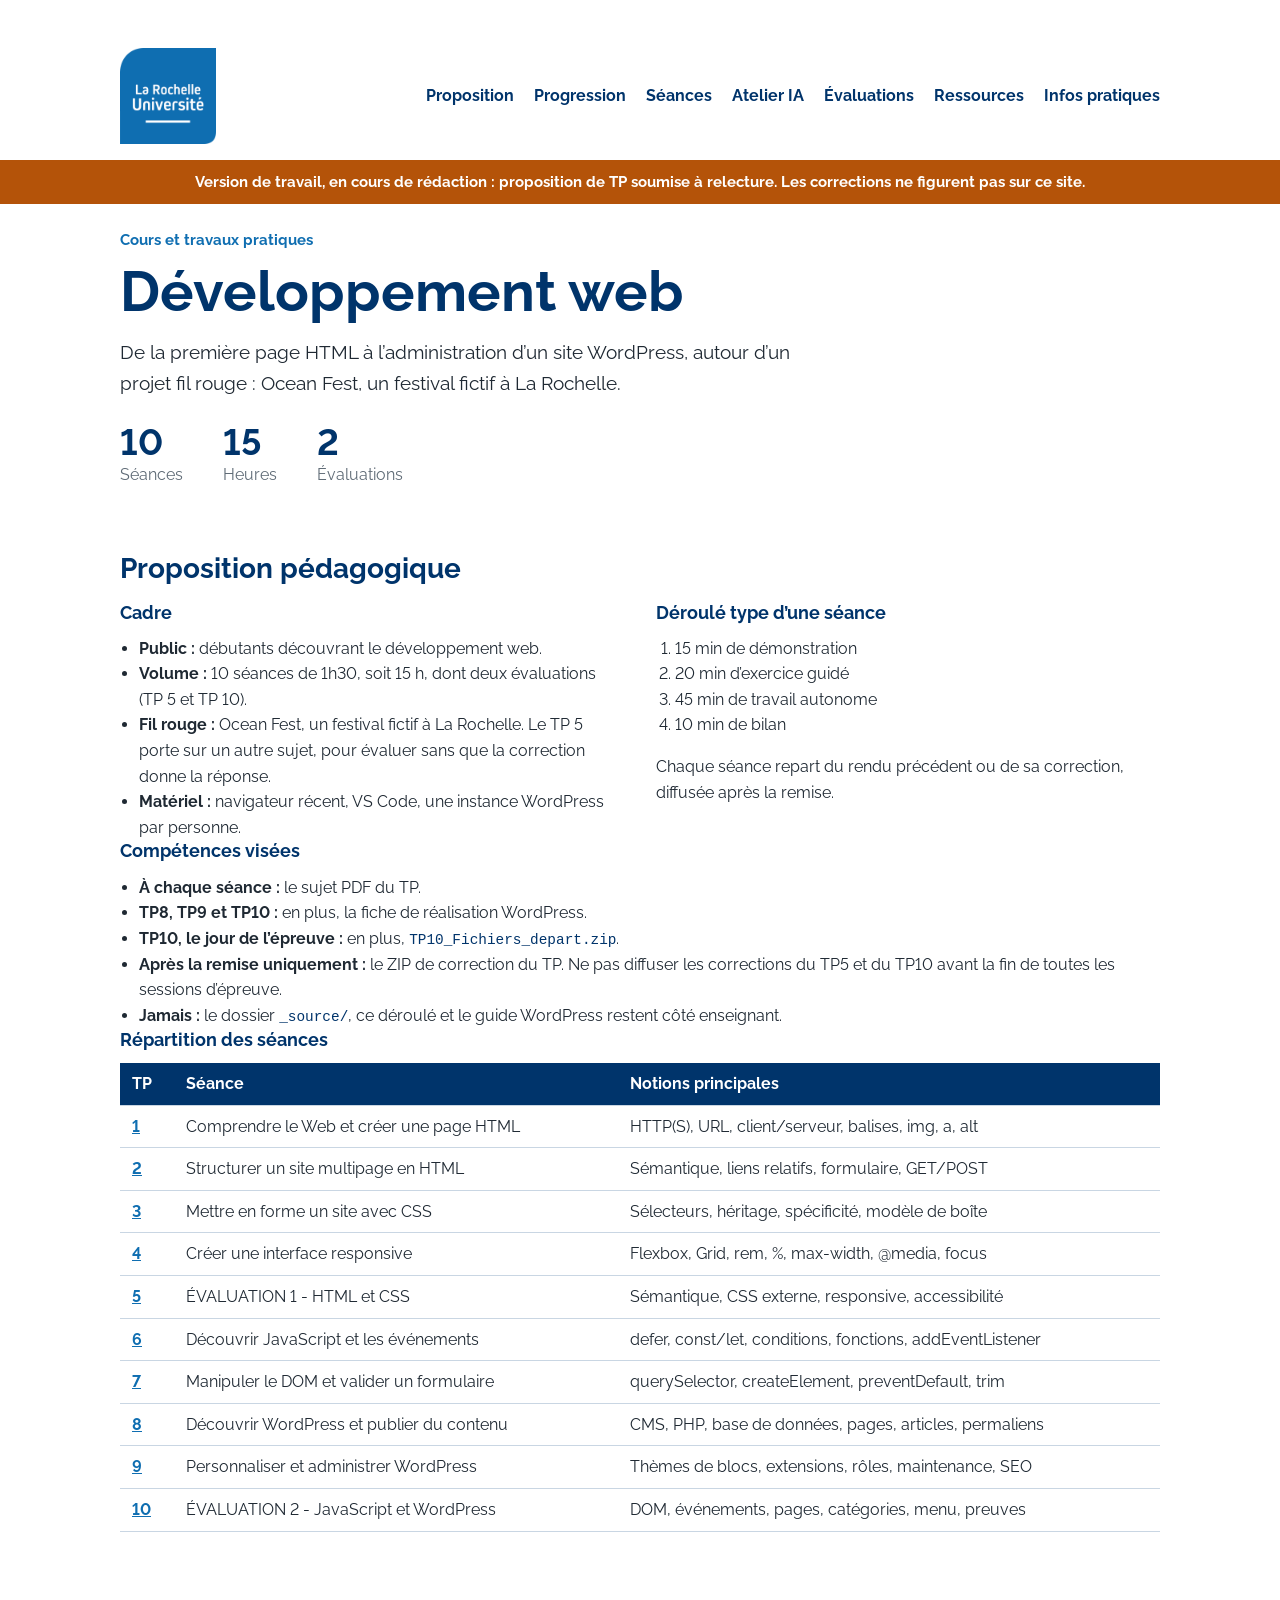
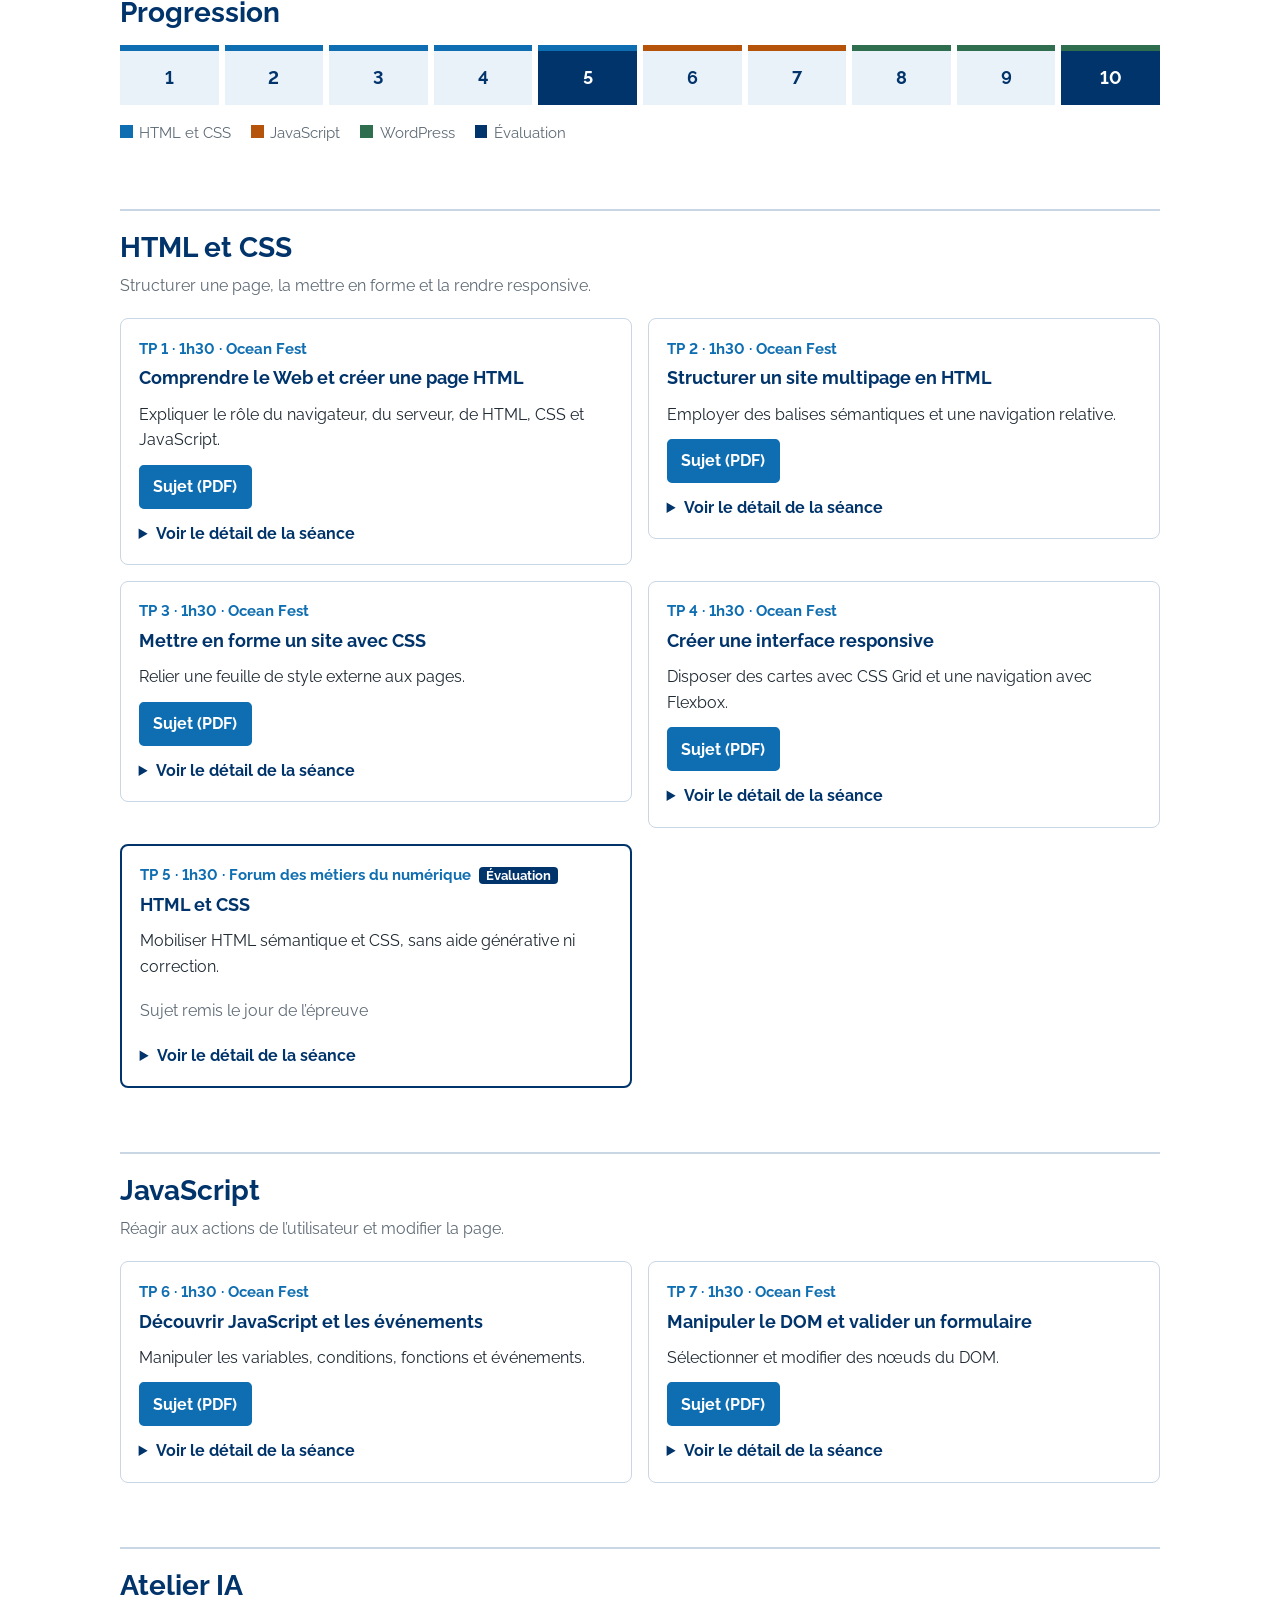
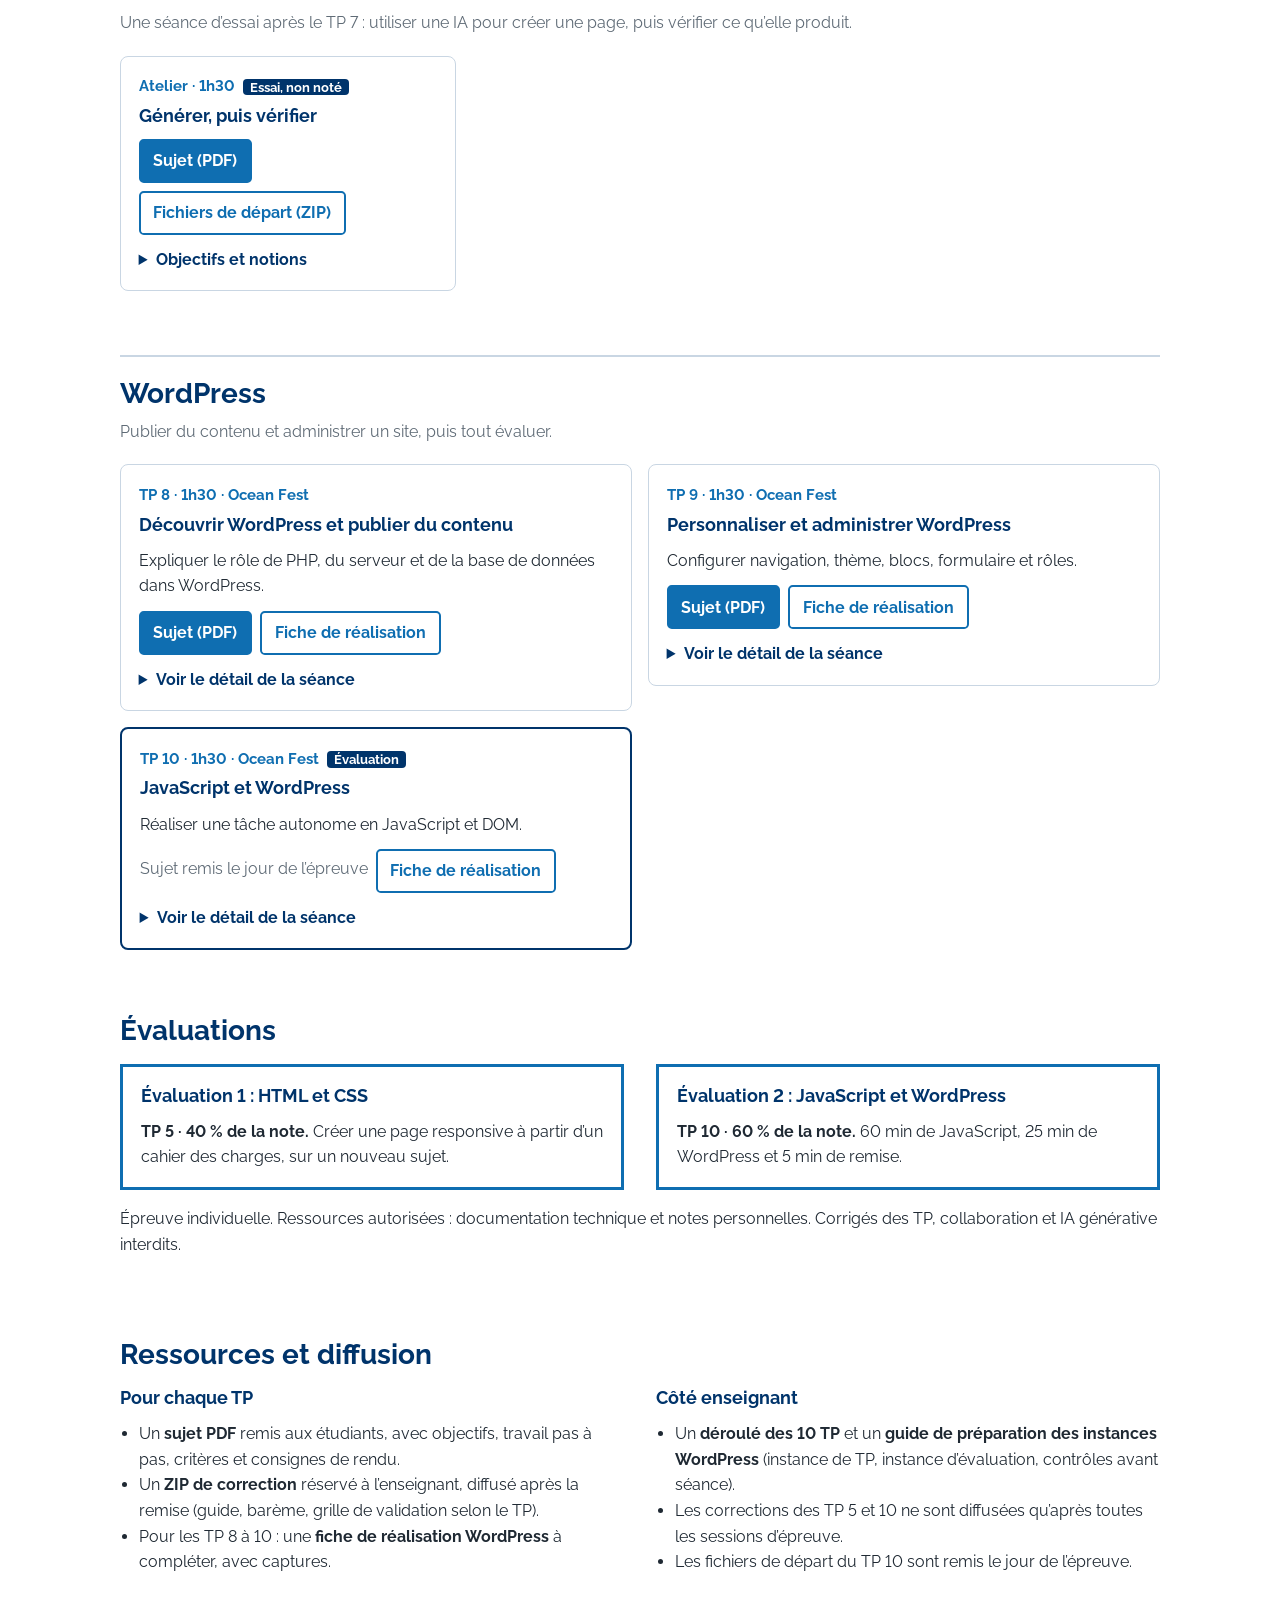
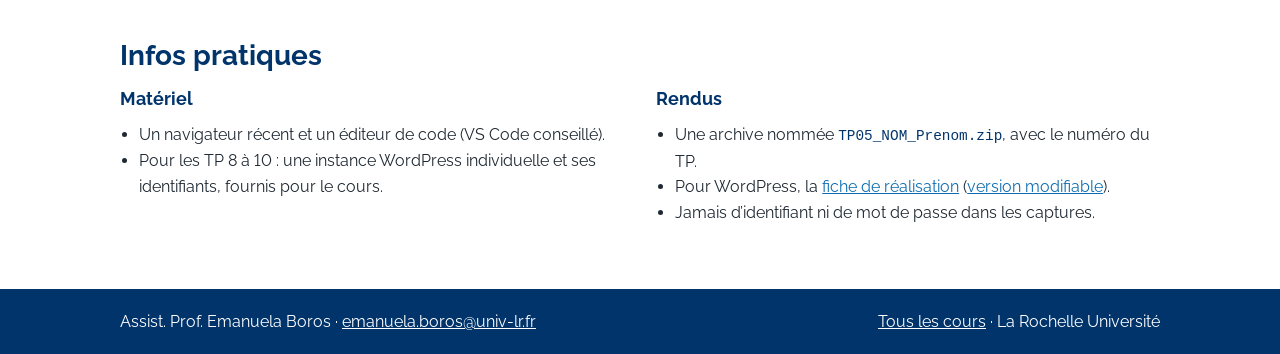
==== site/index.html @ af7fead1 "Add course website and TP pack" ====
<!doctype html>
<html lang="fr">
<head>
  <meta charset="utf-8">
  <meta name="viewport" content="width=device-width, initial-scale=1">
  <title>Développement web - La Rochelle Université</title>
  <meta name="description" content="Organisation du cours de développement web : 10 TP de HTML, CSS, JavaScript et WordPress.">
  <link rel="stylesheet" href="styles.css">
</head>
<body>
  <a class="evitement" href="#contenu">Aller au contenu</a>
  <header class="entete">
    <div class="enveloppe">
      <a href="#haut" class="logo"><img src="assets/logo-la-rochelle-universite.png" width="96" height="96" alt="La Rochelle Université"></a>
      <nav aria-label="Navigation principale">
        <ul>
          <li><a href="#proposition">Proposition</a></li>
          <li><a href="#progression">Progression</a></li>
          <li><a href="#html-css">Séances</a></li>
          <li><a href="#atelier-ia">Atelier IA</a></li>
          <li><a href="#evaluations">Évaluations</a></li>
          <li><a href="#diffusion">Ressources</a></li>
          <li><a href="#pratique">Infos pratiques</a></li>
        </ul>
      </nav>
    </div>
  </header>

  <p class="bandeau" role="note">Version de travail, en cours de rédaction : proposition de TP soumise à relecture. Les corrections ne figurent pas sur ce site.</p>
  <main id="contenu">
    <section class="ouverture" id="haut">
      <p class="surtitre">Cours et travaux pratiques</p>
      <h1>Développement web</h1>
      <p class="chapeau">De la première page HTML à l’administration d’un site WordPress, autour d’un projet fil rouge : Ocean Fest, un festival fictif à La Rochelle.</p>
      <dl class="chiffres">
        <div><dt>Séances</dt><dd>10</dd></div>
        <div><dt>Heures</dt><dd>15</dd></div>
        <div><dt>Évaluations</dt><dd>2</dd></div>
      </dl>
    </section>

    <section id="proposition">
      <h2>Proposition pédagogique</h2>
      <div class="deux">
        <div>
          <h3>Cadre</h3>
          <ul>
            <li><strong>Public :</strong> débutants découvrant le développement web.</li>
            <li><strong>Volume :</strong> 10 séances de 1h30, soit 15 h, dont deux évaluations (TP 5 et TP 10).</li>
            <li><strong>Fil rouge :</strong> Ocean Fest, un festival fictif à La Rochelle. Le TP 5 porte sur un autre sujet, pour évaluer sans que la correction donne la réponse.</li>
            <li><strong>Matériel :</strong> navigateur récent, VS Code, une instance WordPress par personne.</li>
          </ul>
        </div>
        <div>
          <h3>Déroulé type d’une séance</h3>
          <ol>
            <li>15 min de démonstration</li>
            <li>20 min d’exercice guidé</li>
            <li>45 min de travail autonome</li>
            <li>10 min de bilan</li>
          </ol>
          <p>Chaque séance repart du rendu précédent ou de sa correction, diffusée après la remise.</p>
        </div>
      </div>
      <h3>Compétences visées</h3>
      <ul><li><strong>À chaque séance :</strong> le sujet PDF du TP.</li><li><strong>TP8, TP9 et TP10 :</strong> en plus, la fiche de réalisation WordPress.</li><li><strong>TP10, le jour de l’épreuve :</strong> en plus, <code>TP10_Fichiers_depart.zip</code>.</li><li><strong>Après la remise uniquement :</strong> le ZIP de correction du TP. Ne pas diffuser les corrections du TP5 et du TP10 avant la fin de toutes les sessions d’épreuve.</li><li><strong>Jamais :</strong> le dossier <code>_source/</code>, ce déroulé et le guide WordPress restent côté enseignant.</li></ul>
      <h3>Répartition des séances</h3>
      <div class="defilement"><table><thead><tr><th scope="col">TP</th><th scope="col">Séance</th><th scope="col">Notions principales</th></tr></thead><tbody><tr><th scope="row"><a href="#tp01">1</a></th><td>Comprendre le Web et créer une page HTML</td><td>HTTP(S), URL, client/serveur, balises, img, a, alt</td></tr><tr><th scope="row"><a href="#tp02">2</a></th><td>Structurer un site multipage en HTML</td><td>Sémantique, liens relatifs, formulaire, GET/POST</td></tr><tr><th scope="row"><a href="#tp03">3</a></th><td>Mettre en forme un site avec CSS</td><td>Sélecteurs, héritage, spécificité, modèle de boîte</td></tr><tr><th scope="row"><a href="#tp04">4</a></th><td>Créer une interface responsive</td><td>Flexbox, Grid, rem, %, max-width, @media, focus</td></tr><tr><th scope="row"><a href="#tp05">5</a></th><td>ÉVALUATION 1 - HTML et CSS</td><td>Sémantique, CSS externe, responsive, accessibilité</td></tr><tr><th scope="row"><a href="#tp06">6</a></th><td>Découvrir JavaScript et les événements</td><td>defer, const/let, conditions, fonctions, addEventListener</td></tr><tr><th scope="row"><a href="#tp07">7</a></th><td>Manipuler le DOM et valider un formulaire</td><td>querySelector, createElement, preventDefault, trim</td></tr><tr><th scope="row"><a href="#tp08">8</a></th><td>Découvrir WordPress et publier du contenu</td><td>CMS, PHP, base de données, pages, articles, permaliens</td></tr><tr><th scope="row"><a href="#tp09">9</a></th><td>Personnaliser et administrer WordPress</td><td>Thèmes de blocs, extensions, rôles, maintenance, SEO</td></tr><tr><th scope="row"><a href="#tp10">10</a></th><td>ÉVALUATION 2 - JavaScript et WordPress</td><td>DOM, événements, pages, catégories, menu, preuves</td></tr></tbody></table></div>
    </section>

    <section id="progression">
      <h2>Progression</h2>
      <ol class="frise">
        <li class="html-css"><a href="#tp01" title="Comprendre le Web et créer une page HTML">1</a></li>
        <li class="html-css"><a href="#tp02" title="Structurer un site multipage en HTML">2</a></li>
        <li class="html-css"><a href="#tp03" title="Mettre en forme un site avec CSS">3</a></li>
        <li class="html-css"><a href="#tp04" title="Créer une interface responsive">4</a></li>
        <li class="html-css evaluation"><a href="#tp05" title="HTML et CSS">5</a></li>
        <li class="javascript"><a href="#tp06" title="Découvrir JavaScript et les événements">6</a></li>
        <li class="javascript"><a href="#tp07" title="Manipuler le DOM et valider un formulaire">7</a></li>
        <li class="wordpress"><a href="#tp08" title="Découvrir WordPress et publier du contenu">8</a></li>
        <li class="wordpress"><a href="#tp09" title="Personnaliser et administrer WordPress">9</a></li>
        <li class="wordpress evaluation"><a href="#tp10" title="JavaScript et WordPress">10</a></li>
      </ol>
      <ul class="legende">
        <li><span class="pastille html-css"></span>HTML et CSS</li>
        <li><span class="pastille javascript"></span>JavaScript</li>
        <li><span class="pastille wordpress"></span>WordPress</li>
        <li><span class="pastille evaluation"></span>Évaluation</li>
      </ul>
    </section>

    <section class="module" id="html-css">
      <h2>HTML et CSS</h2>
      <p class="resume">Structurer une page, la mettre en forme et la rendre responsive.</p>
      <div class="grille large">
      <article class="carte" id="tp01">
        <p class="surtitre">TP 1 · 1h30 · Ocean Fest</p>
        <h3>Comprendre le Web et créer une page HTML</h3>
        <p class="objectif">Expliquer le rôle du navigateur, du serveur, de HTML, CSS et JavaScript.</p>
        <div class="liens">
          <a class="bouton" href="tp/TP01_Sujet.pdf">Sujet (PDF)</a>
        </div>
        <details>
          <summary>Voir le détail de la séance</summary>
          <h4>Situation</h4><p>Vous participez à la conception du site fictif « Ocean Fest », festival culturel à La Rochelle.</p><h4>Objectifs</h4><ul><li>Expliquer le rôle du navigateur, du serveur, de HTML, CSS et JavaScript.</li><li>Construire un document HTML5 valide avec titres, paragraphes, images et liens.</li><li>Utiliser un éditeur et les outils de développement du navigateur.</li></ul><h4>Notions</h4><p>HTTP(S), URL, client/serveur, élément, balise, attribut, doctype, head/body, h1/h2, img, a, alt.</p><h4>À préparer</h4><p>Ordinateur, éditeur de texte (VS Code conseillé), navigateur et dossier de travail.</p><h4>Travail demandé</h4><ol><li>Créer le dossier <code>oceanfest/</code> avec <code>index.html</code> et un sous-dossier <code>images/</code>.</li><li>Écrire le squelette HTML5 : <code>lang=&quot;fr&quot;</code>, charset UTF-8, balise viewport et titre explicite.</li><li>Ajouter un <code>h1</code> « Ocean Fest », deux <code>h2</code>, une présentation et un programme de trois activités.</li><li>Ajouter un lien vers un site extérieur et une image avec un texte alternatif pertinent.</li><li>Ouvrir le fichier dans le navigateur, puis inspecter le titre, la console et les éléments avec F12.</li><li>Dans <code>reponses.txt</code>, expliquer en quelques lignes le rôle du navigateur, du serveur, de HTML, CSS et JavaScript, puis la différence entre HTTP et HTTPS.</li></ol><h4>Contraintes</h4><p>Pas de framework ni de générateur de site. La page doit s’ouvrir en local.</p><h4>Critères d’évaluation</h4><p>Page lisible, <code>h1</code> unique, titres structurés, image avec <code>alt</code>, lien utilisable, réponses justes.</p><h4>À rendre</h4><p>Le dossier <code>oceanfest/</code> compressé : <code>index.html</code>, <code>images/</code> et <code>reponses.txt</code>.</p><h4>Pour aller plus loin</h4><p>Ajouter un élément HTML absent du sujet (<code>figure</code>, <code>time</code>, etc.) et justifier ce choix en deux phrases.</p>
        </details>
      </article>
      <article class="carte" id="tp02">
        <p class="surtitre">TP 2 · 1h30 · Ocean Fest</p>
        <h3>Structurer un site multipage en HTML</h3>
        <p class="objectif">Employer des balises sémantiques et une navigation relative.</p>
        <div class="liens">
          <a class="bouton" href="tp/TP02_Sujet.pdf">Sujet (PDF)</a>
        </div>
        <details>
          <summary>Voir le détail de la séance</summary>
          <h4>Situation</h4><p>Vous participez à la conception du site fictif « Ocean Fest », festival culturel à La Rochelle.</p><h4>Objectifs</h4><ul><li>Employer des balises sémantiques et une navigation relative.</li><li>Organiser trois fichiers HTML et leurs ressources.</li><li>Construire un formulaire accessible sans traitement serveur.</li></ul><h4>Notions</h4><p>header, nav, main, section, article, footer, ul/li, label, input, textarea, méthodes GET/POST (notions), liens relatifs.</p><h4>À préparer</h4><p>Votre rendu du TP1 ou la correction du TP1 ; navigateur et éditeur.</p><h4>Travail demandé</h4><ol><li>Réutiliser le dossier du TP1, en conservant l’image. Créer <code>apropos.html</code> et <code>contact.html</code>.</li><li>Ajouter dans chaque page <code>header</code>, <code>nav</code>, <code>main</code> et <code>footer</code>.</li><li>Créer un menu en liste avec des liens relatifs vers les trois pages. Indiquer le lien actif avec <code>aria-current=&quot;page&quot;</code> et un texte en gras (<code>strong</code>).</li><li>Sur l’accueil : une liste <code>ul</code> des événements, un tableau de deux horaires et trois cartes <code>&lt;article class=&quot;card&quot;&gt;</code> (titre et phrase) dans un <code>&lt;div class=&quot;cards&quot;&gt;</code>.</li><li>Sur <code>contact.html</code> : un formulaire avec nom, email, sujet, message et bouton. Relier chaque <code>label</code> à son champ et donner un <code>name</code> à chaque champ.</li><li>Tester le bouton : les champs obligatoires vides sont signalés. Une fois remplis, observer les valeurs dans l’URL (GET).</li></ol><h4>Contraintes</h4><p>Le formulaire n’envoie rien : utiliser <code>action=&quot;#&quot;</code>, <code>method=&quot;get&quot;</code> et l’indiquer clairement sur la page.</p><h4>Critères d’évaluation</h4><p>Trois pages reliées, lien actif indiqué, HTML sémantique, formulaire avec labels, organisation claire.</p><h4>À rendre</h4><p>Le dossier du site compressé : les trois pages HTML et <code>images/</code>.</p><h4>Pour aller plus loin</h4><p>Expliquer en deux phrases pourquoi un vrai formulaire de contact utiliserait POST plutôt que GET.</p>
        </details>
      </article>
      <article class="carte" id="tp03">
        <p class="surtitre">TP 3 · 1h30 · Ocean Fest</p>
        <h3>Mettre en forme un site avec CSS</h3>
        <p class="objectif">Relier une feuille de style externe aux pages.</p>
        <div class="liens">
          <a class="bouton" href="tp/TP03_Sujet.pdf">Sujet (PDF)</a>
        </div>
        <details>
          <summary>Voir le détail de la séance</summary>
          <h4>Situation</h4><p>Vous participez à la conception du site fictif « Ocean Fest », festival culturel à La Rochelle.</p><h4>Objectifs</h4><ul><li>Relier une feuille de style externe aux pages.</li><li>Employer sélecteurs, couleurs, polices et modèle de boîte.</li><li>Comprendre la spécificité et la cascade.</li></ul><h4>Notions</h4><p>link rel=stylesheet, sélecteurs élément/classe/id, héritage, spécificité, margin, padding, border, box-sizing.</p><h4>À préparer</h4><p>Votre rendu du TP2 ou la correction du TP2.</p><h4>Travail demandé</h4><ol><li>Ajouter <code>styles.css</code> et le relier aux trois pages.</li><li>Définir une palette et une typographie globale sur <code>body</code>, avec <code>box-sizing: border-box</code>.</li><li>Styliser l’en-tête, le menu, les liens, les titres, les cartes et le pied de page.</li><li>Utiliser <code>margin</code>, <code>padding</code> et <code>border</code> sur une carte, et commenter le rôle de chacun dans le CSS.</li><li>Ajouter l’attribut <code>id=&quot;carte-phare&quot;</code> à une carte. Écrire deux règles concurrentes, une avec la classe et une avec l’id, puis expliquer dans un commentaire laquelle s’applique et pourquoi.</li></ol><h4>Contraintes</h4><p>Ne modifier ni les textes ni la structure HTML ; seul l’<code>id</code> de l’étape 5 s’ajoute. Pas de Flexbox, de Grid ni de media query : ils sont au programme du TP4.</p><h4>Critères d’évaluation</h4><p>Feuille CSS externe, styles cohérents, modèle de boîte maîtrisé, conflit de sélecteurs expliqué, aucun style inline.</p><h4>À rendre</h4><p>Le dossier du site compressé, avec <code>styles.css</code>.</p><h4>Pour aller plus loin</h4><p>Ajouter un état <code>:hover</code> sur les cartes et expliquer son effet en deux phrases.</p>
        </details>
      </article>
      <article class="carte" id="tp04">
        <p class="surtitre">TP 4 · 1h30 · Ocean Fest</p>
        <h3>Créer une interface responsive</h3>
        <p class="objectif">Disposer des cartes avec CSS Grid et une navigation avec Flexbox.</p>
        <div class="liens">
          <a class="bouton" href="tp/TP04_Sujet.pdf">Sujet (PDF)</a>
        </div>
        <details>
          <summary>Voir le détail de la séance</summary>
          <h4>Situation</h4><p>Vous participez à la conception du site fictif « Ocean Fest », festival culturel à La Rochelle.</p><h4>Objectifs</h4><ul><li>Disposer des cartes avec CSS Grid et une navigation avec Flexbox.</li><li>Mettre en œuvre des media queries pour mobile.</li><li>Vérifier lisibilité, navigation au clavier et responsive.</li></ul><h4>Notions</h4><p>Flexbox, Grid, viewport, rem, %, max-width, @media, focus visible, responsive design.</p><h4>À préparer</h4><p>Votre rendu du TP3 ou la correction du TP3 ; simulateur mobile du navigateur (F12).</p><h4>Travail demandé</h4><ol><li>Disposer les 3 cartes événements sur trois colonnes avec CSS Grid.</li><li>Réaliser une barre de navigation en Flexbox et une zone centrale limitée par <code>max-width</code>.</li><li>Convertir les tailles de la feuille en <code>rem</code>.</li><li>Écrire une media query à 700 px pour passer à une colonne et adapter la navigation.</li><li>Tester à 375 px et 1280 px, sans défilement horizontal.</li><li>Améliorer : état de focus visible, taille des liens, contraste. Vérifier la présence de la balise viewport et expliquer son rôle dans un commentaire.</li></ol><h4>Contraintes</h4><p>Rester compatible avec Firefox et Chrome récents, sans bibliothèque CSS.</p><h4>Critères d’évaluation</h4><p>Trois cartes en ligne sur grand écran et empilées sur mobile, aucun débordement, focus visible partout.</p><h4>À rendre</h4><p>Le dossier du site compressé, avec <code>styles.css</code> mis à jour.</p><h4>Pour aller plus loin</h4><p>Ajouter une deuxième étape à 2 colonnes pour les tablettes et la justifier en deux phrases. Vérifier le rendu au clavier.</p>
        </details>
      </article>
      <article class="carte evaluation" id="tp05">
        <p class="surtitre">TP 5 · 1h30 · Forum des métiers du numérique<span class="badge">Évaluation</span></p>
        <h3>HTML et CSS</h3>
        <p class="objectif">Mobiliser HTML sémantique et CSS, sans aide générative ni correction.</p>
        <div class="liens">
          <span class="attente">Sujet remis le jour de l’épreuve</span>
        </div>
        <details>
          <summary>Voir le détail de la séance</summary>
          <h4>Situation</h4><p>Épreuve individuelle : un nouveau site, indépendant du projet Ocean Fest.</p><h4>Objectifs</h4><ul><li>Mobiliser HTML sémantique et CSS, sans aide générative ni correction.</li><li>Produire une interface conforme à un cahier des charges écrit.</li><li>Déposer un rendu fonctionnel et organisé.</li></ul><h4>Notions</h4><p>HTML5, CSS externe, sémantique, responsive, fichiers cohérents et accessibles.</p><h4>À préparer</h4><p>Ce sujet, une machine et un éditeur configurés. Aucun fichier de départ. Vous rédigez les contenus.</p><h4>Déroulé de l’épreuve</h4><ol><li>0-10 min : lire le cahier des charges et organiser les fichiers.</li><li>10-70 min : construire la page.</li><li>70-85 min : tester la version mobile, réparer les liens et les erreurs.</li><li>85-90 min : déposer le dossier complet sous forme de ZIP.</li></ol><h4>Cahier des charges : « Forum des métiers du numérique »</h4><ul><li>Fichiers : <code>index.html</code> et <code>styles.css</code> uniquement, sans JavaScript.</li><li>Structure : en-tête avec navigation, section d’introduction, trois cartes métiers, bloc contact, pied de page.</li><li>Métiers : Développeur web, UX Designer, Administrateur de systèmes, avec un contenu original de deux phrases chacun.</li><li>Mise en page : en-tête centré ; introduction en bandeau coloré sur toute la largeur ; bloc contact visuellement distinct des cartes.</li><li>Palette et typographie : différentes de celles du site Ocean Fest.</li><li>Responsive : trois colonnes à partir de 700 px de large, une seule colonne sous 700 px, sans défilement horizontal.</li></ul><h4>Contraintes</h4><p>Épreuve individuelle. Ressources autorisées : documentation technique et notes personnelles. Corrigés des TP, collaboration et IA générative interdits. À adapter au règlement de l’établissement.</p><h4>Critères d’évaluation</h4><p>Barème sur 100 : HTML et sémantique 30 ; styles et maquette 30 ; responsive 20 ; qualité et accessibilité 20.</p><h4>À rendre</h4><p>Un ZIP contenant <code>index.html</code> et <code>styles.css</code>.</p>
        </details>
      </article>
      </div>
    </section>

    <section class="module" id="javascript">
      <h2>JavaScript</h2>
      <p class="resume">Réagir aux actions de l’utilisateur et modifier la page.</p>
      <div class="grille large">
      <article class="carte" id="tp06">
        <p class="surtitre">TP 6 · 1h30 · Ocean Fest</p>
        <h3>Découvrir JavaScript et les événements</h3>
        <p class="objectif">Manipuler les variables, conditions, fonctions et événements.</p>
        <div class="liens">
          <a class="bouton" href="tp/TP06_Sujet.pdf">Sujet (PDF)</a>
        </div>
        <details>
          <summary>Voir le détail de la séance</summary>
          <h4>Situation</h4><p>Vous participez à la conception du site fictif « Ocean Fest », festival culturel à La Rochelle.</p><h4>Objectifs</h4><ul><li>Manipuler les variables, conditions, fonctions et événements.</li><li>Brancher un fichier JavaScript externe et déboguer en console.</li><li>Déclencher un changement de thème et un message.</li></ul><h4>Notions</h4><p>script defer, console.log, const/let, chaînes, booléens, conditions, fonctions, addEventListener.</p><h4>À préparer</h4><p>Votre rendu du TP4 ou la correction du TP4 ; savoir ouvrir la console (F12).</p><h4>Travail demandé</h4><ol><li>Créer <code>script.js</code> et le charger avec <code>defer</code> sur la page d’accueil.</li><li>Afficher un message dans la console et déclarer un tableau de trois artistes.</li><li>Ajouter un bouton « Mode nuit ». Écrire une fonction qui alterne une classe sur <code>body</code>, à l’aide d’un booléen et d’une condition qui adapte le texte du bouton.</li><li>Ajouter une zone de message et un bouton « Voir le prochain artiste » : afficher successivement les trois noms, puis recommencer.</li><li>Introduire volontairement une faute dans un sélecteur du script (par exemple <code>#theme</code> devient <code>#themes</code>). Lire l’erreur dans la console, noter sa signification en commentaire, puis corriger.</li><li>Vérifier que les liens restent lisibles en mode nuit.</li></ol><h4>Contraintes</h4><p>Pas de bibliothèque JS. Les boutons sont de vrais <code>button</code> avec <code>type=&quot;button&quot;</code>, utilisables au clavier.</p><h4>Critères d’évaluation</h4><p>Thème opérationnel et lisible, cycle des artistes, fonctions, condition et écouteurs d’événements corrects.</p><h4>À rendre</h4><p>Le dossier du site compressé, avec <code>script.js</code>.</p><h4>Pour aller plus loin</h4><p>Ajouter une amélioration libre, la documenter en deux phrases et vérifier le rendu sur petit écran.</p>
        </details>
      </article>
      <article class="carte" id="tp07">
        <p class="surtitre">TP 7 · 1h30 · Ocean Fest</p>
        <h3>Manipuler le DOM et valider un formulaire</h3>
        <p class="objectif">Sélectionner et modifier des nœuds du DOM.</p>
        <div class="liens">
          <a class="bouton" href="tp/TP07_Sujet.pdf">Sujet (PDF)</a>
        </div>
        <details>
          <summary>Voir le détail de la séance</summary>
          <h4>Situation</h4><p>Vous participez à la conception du site fictif « Ocean Fest », festival culturel à La Rochelle. Vous créez la liste de tâches de l’équipe, sur une page indépendante.</p><h4>Objectifs</h4><ul><li>Sélectionner et modifier des nœuds du DOM.</li><li>Gérer des événements utilisateur et une validation côté client.</li><li>Ajouter et supprimer des tâches sans recharger la page.</li></ul><h4>Notions</h4><p>DOM, document.querySelector, createElement, append, remove, classList, preventDefault, trim.</p><h4>À préparer</h4><p>Fonctions, événements et classes CSS vus au TP6. Vous pouvez réutiliser <code>styles.css</code> du TP4.</p><h4>Travail demandé</h4><ol><li>Créer une page avec un formulaire de tâche (champ et bouton) et une liste vide.</li><li>Écouter <code>submit</code>, empêcher le rechargement et vérifier que le champ n’est pas vide, avec <code>trim()</code>.</li><li>Créer un élément <code>li</code> avec un bouton « Supprimer », puis l’ajouter à la liste.</li><li>Ajouter un compteur de tâches, à jour après chaque ajout et suppression.</li><li>Afficher une erreur accessible (<code>role=&quot;alert&quot;</code>) si le champ est vide.</li><li>Tout tester au clavier. Après une suppression, le focus doit revenir sur le champ.</li></ol><h4>Contraintes</h4><p>La validation côté navigateur ne remplace jamais une validation côté serveur en production.</p><h4>Critères d’évaluation</h4><p>Ajout et suppression de tâches, compteur exact, saisies vides refusées, erreur annoncée, focus maîtrisé.</p><h4>À rendre</h4><p>Le dossier compressé : la page HTML, <code>styles.css</code> et <code>script.js</code>.</p><h4>Pour aller plus loin</h4><p>Ajouter un bouton « Tout supprimer » et documenter son comportement en deux phrases.</p>
        </details>
      </article>
      </div>
    </section>

    <section class="module" id="atelier-ia">
      <h2>Atelier IA</h2>
      <p class="resume">Une séance d’essai après le TP 7 : utiliser une IA pour créer une page, puis vérifier ce qu’elle produit.</p>
      <div class="grille">
      <article class="carte">
        <p class="surtitre">Atelier · 1h30<span class="badge">Essai, non noté</span></p>
        <h3>Générer, puis vérifier</h3>
        <div class="liens">
          <a class="bouton" href="tp/Atelier_IA_Sujet.pdf">Sujet (PDF)</a>
          <a class="bouton secondaire" href="tp/Atelier_IA_Fichiers_depart.zip">Fichiers de départ (ZIP)</a>
        </div>
        <details>
          <summary>Objectifs et notions</summary>
          <h4>Situation</h4><p>L’équipe d’Ocean Fest a reçu une page générée par une IA et veut y ajouter la réservation des ateliers. Vous vérifiez, corrigez et complétez ce travail.</p><h4>Objectifs</h4><ul><li>Repérer les défauts d’une page générée par une IA, même si elle semble correcte.</li><li>Rédiger une demande précise et tester la réponse obtenue.</li><li>Expliquer et assumer le code que l’on rend.</li></ul><h4>Notions</h4><p>Prompt, audit, tests, accessibilité, vérification des faits, responsabilité de l’auteur.</p><h4>À préparer</h4><p>Les TP1 à TP7 ; l’archive <code>Atelier_IA_Fichiers_depart.zip</code>. Outil conseillé, sans compte : Duck.ai. Sans accès ou sans souhait d’utiliser une IA, le dossier <code>secours/</code> contient des réponses enregistrées.</p><h4>Travail demandé</h4><ol><li><strong>30 min, audit.</strong> Ouvrir <code>audit/index.html</code> et lire <code>audit/BRIEF.md</code>. Avec <code>audit/GRILLE_AUDIT.md</code>, trouver au moins 8 défauts, puis en corriger au moins 5.</li><li><strong>45 min, génération.</strong> Lire <code>reservation/CONSIGNE.md</code>. Demander la page à l’IA, d’abord avec une demande vague, puis avec une demande précise. Passer les tests T1 à T6, corriger, et remplir <code>JOURNAL_IA.md</code> au fil de l’eau.</li><li><strong>15 min, explication.</strong> À deux, chacun choisit 5 lignes dans le code de l’autre. L’auteur ou l’autrice explique ce qu’elles font et comment il ou elle les a vérifiées.</li></ol><h4>Règles de l’atelier</h4><ul><li>L’IA est autorisée dans cette séance uniquement. Elle reste interdite aux évaluations.</li><li>Aucune donnée personnelle, aucun identifiant et aucun mot de passe dans une demande.</li><li>Une réponse de l’IA peut être fausse, même si elle paraît sûre d’elle : vous restez responsable de ce que vous rendez.</li></ul><h4>Contraintes</h4><p>Rendre uniquement du code que vous savez expliquer. Noter dans le journal tout ce qui vient de l’IA.</p><h4>Critères d’évaluation</h4><p>Défauts trouvés et corrigés, tests T1 à T6 réussis, journal honnête et précis, explication claire de vos lignes de code.</p><h4>À rendre</h4><p>Un ZIP avec <code>audit/</code> corrigé, <code>reservation/</code> et <code>JOURNAL_IA.md</code> complété.</p>
        </details>
      </article>
      </div>
    </section>

    <section class="module" id="wordpress">
      <h2>WordPress</h2>
      <p class="resume">Publier du contenu et administrer un site, puis tout évaluer.</p>
      <div class="grille large">
      <article class="carte" id="tp08">
        <p class="surtitre">TP 8 · 1h30 · Ocean Fest</p>
        <h3>Découvrir WordPress et publier du contenu</h3>
        <p class="objectif">Expliquer le rôle de PHP, du serveur et de la base de données dans WordPress.</p>
        <div class="liens">
          <a class="bouton" href="tp/TP08_Sujet.pdf">Sujet (PDF)</a>
          <a class="bouton secondaire" href="tp/Fiche_realisation_WordPress.pdf">Fiche de réalisation</a>
        </div>
        <details>
          <summary>Voir le détail de la séance</summary>
          <h4>Situation</h4><p>Vous participez à la conception du site fictif « Ocean Fest », festival culturel à La Rochelle.</p><h4>Objectifs</h4><ul><li>Expliquer le rôle de PHP, du serveur et de la base de données dans WordPress.</li><li>Créer pages, articles, catégories et menu via le tableau de bord.</li><li>Différencier thème, extension, contenu et administration.</li></ul><h4>Notions</h4><p>CMS, WordPress, hébergement, PHP, MySQL/MariaDB, page, article, catégorie, thème, extension, URL permaliens.</p><h4>À préparer</h4><p>Votre instance WordPress individuelle, déjà installée. Les identifiants et l’URL sont fournis par l’enseignant.</p><h4>Travail demandé</h4><ol><li>Vous connecter à votre instance et donner au site le titre « Ocean Fest » (Réglages &gt; Général).</li><li>Créer et publier les pages Accueil, Programme, Contact et Actualités.</li><li>Créer deux catégories et publier deux articles, chacun dans une catégorie.</li><li>Définir Accueil comme page d’accueil statique et Actualités comme page des articles (Réglages &gt; Lecture). Vérifier le format des permaliens.</li><li>Configurer la navigation vers les quatre pages et vérifier le site en navigation privée.</li><li>Dans la fiche, expliquer le rôle de PHP et de la base de données, et la différence entre thème, extension, contenu et administration.</li></ol><h4>Contraintes</h4><p>Ne pas installer de serveur. Conservez cette instance : elle sert aussi au TP9.</p><h4>Critères d’évaluation</h4><p>Pages et articles publiés, page d’accueil configurée, menu fonctionnel, catégories présentes, réponses justes.</p><h4>À rendre</h4><p>La fiche <code>Fiche_realisation_WordPress</code> complétée et des captures, sans identifiant ni mot de passe visible.</p><h4>Pour aller plus loin</h4><p>Ajouter une image à un article avec un texte alternatif pertinent, et vérifier le site sur petit écran.</p>
        </details>
      </article>
      <article class="carte" id="tp09">
        <p class="surtitre">TP 9 · 1h30 · Ocean Fest</p>
        <h3>Personnaliser et administrer WordPress</h3>
        <p class="objectif">Configurer navigation, thème, blocs, formulaire et rôles.</p>
        <div class="liens">
          <a class="bouton" href="tp/TP09_Sujet.pdf">Sujet (PDF)</a>
          <a class="bouton secondaire" href="tp/Fiche_realisation_WordPress.pdf">Fiche de réalisation</a>
        </div>
        <details>
          <summary>Voir le détail de la séance</summary>
          <h4>Situation</h4><p>Vous participez à la conception du site fictif « Ocean Fest », festival culturel à La Rochelle.</p><h4>Objectifs</h4><ul><li>Configurer navigation, thème, blocs, formulaire et rôles.</li><li>Appliquer de bonnes pratiques de sécurité, sauvegarde et SEO.</li><li>Documenter les paramétrages du site.</li></ul><h4>Notions</h4><p>Thèmes blocs, modèles, menus, extensions, rôles, maintenance, sauvegarde, formulaire, SEO.</p><h4>À préparer</h4><p>Votre instance individuelle, dans son état final du TP8.</p><h4>Travail demandé</h4><ol><li>Choisir un thème de blocs et appliquer une palette cohérente et lisible.</li><li>Personnaliser l’en-tête et le pied de page avec l’éditeur de site.</li><li>Créer un formulaire avec une extension autorisée et le tester avec des données fictives. Sinon, créer un formulaire de démonstration clairement indiqué comme non connecté.</li><li>Vérifier les titres, les textes alternatifs, les permaliens et la version mobile.</li><li>Si autorisé, créer un compte Éditeur fictif et justifier ce rôle dans la fiche.</li><li>Rédiger une fiche de maintenance : mises à jour, sauvegarde, comptes, extensions.</li></ol><h4>Contraintes</h4><p>Installer une extension seulement si l’enseignant l’autorise. Jamais de vrai mot de passe dans les captures, jamais de donnée personnelle réelle dans le formulaire.</p><h4>Critères d’évaluation</h4><p>Identité graphique, navigation, formulaire ou alternative documentée, maintenance et accessibilité.</p><h4>À rendre</h4><p>La fiche <code>Fiche_realisation_WordPress</code>, la fiche de maintenance et des captures, sans identifiant ni mot de passe visible.</p><h4>Pour aller plus loin</h4><p>Comparer deux rôles WordPress en deux phrases et vérifier la navigation au clavier.</p>
        </details>
      </article>
      <article class="carte evaluation" id="tp10">
        <p class="surtitre">TP 10 · 1h30 · Ocean Fest<span class="badge">Évaluation</span></p>
        <h3>JavaScript et WordPress</h3>
        <p class="objectif">Réaliser une tâche autonome en JavaScript et DOM.</p>
        <div class="liens">
          <span class="attente">Sujet remis le jour de l’épreuve</span>
          <a class="bouton secondaire" href="tp/Fiche_realisation_WordPress.pdf">Fiche de réalisation</a>
        </div>
        <details>
          <summary>Voir le détail de la séance</summary>
          <h4>Situation</h4><p>Épreuve individuelle : vous terminez la page de programme du festival Ocean Fest et complétez son site WordPress.</p><h4>Objectifs</h4><ul><li>Réaliser une tâche autonome en JavaScript et DOM.</li><li>Administrer un site WordPress existant en respectant un cahier des charges.</li><li>Livrer des preuves reproductibles de fonctionnement.</li></ul><h4>Notions</h4><p>DOM et événements, WordPress (pages, catégories, menu), tests et livrables.</p><h4>À préparer</h4><p>L’archive <code>TP10_Fichiers_depart.zip</code> et une instance WordPress d’évaluation, avec ses identifiants, fournies par l’enseignant.</p><h4>Déroulé de l’épreuve</h4><ol><li>Partie A, 60 min : dans le mini-site de départ, ajouter le filtre des activités et le compteur.</li><li>Partie B, 25 min : compléter l’instance WordPress (page, catégorie, article, menu).</li><li>5 min : déposer les fichiers et le document de preuves.</li></ol><h4>Cahier des charges</h4><ul><li><strong>Partie A.</strong> La page présente 6 activités portant un attribut <code>data-type</code> (<code>concert</code>, <code>atelier</code>, <code>rencontre</code>). Ne pas modifier ces valeurs.</li><li>Créer un <code>select</code> avec son <code>label</code>, proposant Toutes, Concert, Atelier et Rencontre : le choix n’affiche que les activités correspondantes. L’option Toutes réaffiche les 6 activités.</li><li>Créer un compteur du nombre d’activités visibles, exact dès le chargement de la page.</li><li><strong>Partie B.</strong> Créer et publier la page « Informations pratiques » (titre et texte).</li><li>Créer la catégorie « Actualités » et l’affecter à l’article « Bilan de la dernière édition », déjà présent.</li><li>Ajouter la page au menu et vérifier le résultat en navigation privée.</li></ul><h4>Contraintes</h4><p>Épreuve individuelle. Ressources autorisées : documentation technique et notes personnelles. Corrigés des TP, collaboration et IA générative interdits. À adapter au règlement de l’établissement. Les opérations se font uniquement sur votre instance d’évaluation.</p><h4>Critères d’évaluation</h4><p>Barème sur 100 : JavaScript et DOM 60 (filtre 30, compteur 20, qualité 10) ; WordPress 30 ; livrables et tests 10.</p><h4>À rendre</h4><p>Un ZIP avec <code>index.html</code>, <code>script.js</code> et la fiche <code>Fiche_realisation_WordPress</code>, incluant une capture du menu et une de la catégorie, sans identifiant visible.</p>
        </details>
      </article>
      </div>
    </section>

    <section id="evaluations">
      <h2>Évaluations</h2>
      <div class="deux">
        <div class="encadre">
          <h3>Évaluation 1 : HTML et CSS</h3>
          <p><strong>TP 5 · 40 % de la note.</strong> Créer une page responsive à partir d’un cahier des charges, sur un nouveau sujet.</p>
        </div>
        <div class="encadre">
          <h3>Évaluation 2 : JavaScript et WordPress</h3>
          <p><strong>TP 10 · 60 % de la note.</strong> 60 min de JavaScript, 25 min de WordPress et 5 min de remise.</p>
        </div>
      </div>
      <p>Épreuve individuelle. Ressources autorisées : documentation technique et notes personnelles. Corrigés des TP, collaboration et IA générative interdits.</p>
    </section>

    <section id="diffusion">
      <h2>Ressources et diffusion</h2>
      <div class="deux">
        <div>
          <h3>Pour chaque TP</h3>
          <ul>
            <li>Un <strong>sujet PDF</strong> remis aux étudiants, avec objectifs, travail pas à pas, critères et consignes de rendu.</li>
            <li>Un <strong>ZIP de correction</strong> réservé à l’enseignant, diffusé après la remise (guide, barème, grille de validation selon le TP).</li>
            <li>Pour les TP 8 à 10 : une <strong>fiche de réalisation WordPress</strong> à compléter, avec captures.</li>
          </ul>
        </div>
        <div>
          <h3>Côté enseignant</h3>
          <ul>
            <li>Un <strong>déroulé des 10 TP</strong> et un <strong>guide de préparation des instances WordPress</strong> (instance de TP, instance d’évaluation, contrôles avant séance).</li>
            <li>Les corrections des TP 5 et 10 ne sont diffusées qu’après toutes les sessions d’épreuve.</li>
            <li>Les fichiers de départ du TP 10 sont remis le jour de l’épreuve.</li>
          </ul>
        </div>
      </div>
    </section>

    <section id="pratique">
      <h2>Infos pratiques</h2>
      <div class="deux">
        <div>
          <h3>Matériel</h3>
          <ul>
            <li>Un navigateur récent et un éditeur de code (VS Code conseillé).</li>
            <li>Pour les TP 8 à 10 : une instance WordPress individuelle et ses identifiants, fournis pour le cours.</li>
          </ul>
        </div>
        <div>
          <h3>Rendus</h3>
          <ul>
            <li>Une archive nommée <code>TP05_NOM_Prenom.zip</code>, avec le numéro du TP.</li>
            <li>Pour WordPress, la <a href="tp/Fiche_realisation_WordPress.pdf">fiche de réalisation</a> (<a href="tp/Fiche_realisation_WordPress.md">version modifiable</a>).</li>
            <li>Jamais d’identifiant ni de mot de passe dans les captures.</li>
          </ul>
        </div>
      </div>
    </section>
  </main>

  <footer class="pied">
    <div class="enveloppe">
      <p>Assist. Prof. Emanuela Boros · <a href="mailto:emanuela.boros@univ-lr.fr">emanuela.boros@univ-lr.fr</a></p>
      <p><a href="https://emanuelaboros.github.io/courses/">Tous les cours</a> · La Rochelle Université</p>
    </div>
  </footer>
</body>
</html>
---- site/styles.css ----
/* « Texte LRU » est dérivée de Raleway, avec des chiffres alignés (licence SIL OFL). */
@font-face {
  font-family: "Texte LRU";
  src: url("assets/TexteLRU-Regular.woff2") format("woff2");
  font-weight: 400;
  font-display: swap;
}

@font-face {
  font-family: "Texte LRU";
  src: url("assets/TexteLRU-Bold.woff2") format("woff2");
  font-weight: 700;
  font-display: swap;
}

:root {
  --bleu: #0f6eb1;
  --marine: #00346b;
  --texte: #1f2933;
  --gris: #5f6b76;
  --filet: #c9d6e3;
  --pale: #eaf2f9;
  --js: #b45309;
  --wp: #2f6f4f;
}

* {
  box-sizing: border-box;
}

html {
  scroll-behavior: smooth;
  scroll-padding-top: 1rem;
}

body {
  margin: 0;
  font-family: "Texte LRU", Arial, sans-serif;
  font-size: 1rem;
  line-height: 1.6;
  color: var(--texte);
  background: #fff;
}

a {
  color: var(--bleu);
}

a:focus-visible,
summary:focus-visible {
  outline: 3px solid var(--marine);
  outline-offset: 2px;
}

code {
  font-size: 0.9em;
  color: var(--marine);
  overflow-wrap: anywhere;
}

h1,
h2,
h3,
h4 {
  line-height: 1.2;
  color: var(--marine);
}

h2 {
  margin: 0 0 0.5rem;
  font-size: 1.75rem;
}

h3 {
  margin: 0 0 0.75rem;
  font-size: 1.15rem;
}

h4 {
  margin: 0.9rem 0 0.2rem;
  font-size: 1rem;
  color: var(--bleu);
}

.evitement {
  position: absolute;
  left: -999rem;
}

.evitement:focus {
  left: 1rem;
  top: 1rem;
  padding: 0.5rem 1rem;
  background: #fff;
}

.enveloppe,
main > section {
  width: 100%;
  max-width: 68rem;
  margin-inline: auto;
  padding-inline: 1.5rem;
}

/* Le logo reste en haut à gauche, avec une marge en tête égale à la moitié de sa taille. */
.entete .enveloppe {
  display: flex;
  flex-wrap: wrap;
  align-items: center;
  justify-content: space-between;
  gap: 1rem 2rem;
  padding-block: 3rem 1rem;
}

.logo {
  display: block;
  line-height: 0;
}

.entete ul {
  display: flex;
  flex-wrap: wrap;
  gap: 0.25rem 1.25rem;
  margin: 0;
  padding: 0;
  list-style: none;
}

.entete nav a {
  display: block;
  padding: 0.5rem 0;
  font-weight: 700;
  color: var(--marine);
  text-decoration: none;
}

.entete nav a:hover {
  text-decoration: underline;
}

main > section {
  padding-block: 2rem;
}

main > section.ouverture {
  padding-block: 1.5rem 2rem;
}

.surtitre {
  margin: 0 0 0.4rem;
  font-size: 0.95rem;
  font-weight: 700;
  color: var(--bleu);
}

h1 {
  margin: 0 0 0.75rem;
  font-size: clamp(2.25rem, 6.5vw, 3.5rem);
}

.chapeau {
  max-width: 44rem;
  margin: 0 0 1.5rem;
  font-size: 1.2rem;
}

.chiffres {
  display: flex;
  flex-wrap: wrap;
  gap: 2.5rem;
  margin: 0;
}

.chiffres div {
  display: flex;
  flex-direction: column-reverse;
}

.chiffres dt {
  color: var(--gris);
}

.chiffres dd {
  margin: 0;
  font-size: 2.25rem;
  font-weight: 700;
  line-height: 1.1;
  color: var(--marine);
}

/* Frise des 10 séances */
.frise {
  display: grid;
  grid-template-columns: repeat(10, minmax(0, 1fr));
  gap: 0.375rem;
  margin: 1rem 0;
  padding: 0;
  list-style: none;
}

.frise a {
  display: block;
  padding: 0.75rem 0;
  border-top: 6px solid var(--couleur);
  font-size: 1.15rem;
  font-weight: 700;
  color: var(--marine);
  text-align: center;
  text-decoration: none;
  background: var(--pale);
}

.frise a:hover {
  text-decoration: underline;
}

.frise .evaluation a {
  color: #fff;
  background: var(--marine);
}

.html-css {
  --couleur: var(--bleu);
}

.javascript {
  --couleur: var(--js);
}

.wordpress {
  --couleur: var(--wp);
}

.legende {
  display: flex;
  flex-wrap: wrap;
  gap: 0.25rem 1.25rem;
  margin: 0;
  padding: 0;
  font-size: 0.95rem;
  color: var(--gris);
  list-style: none;
}

.pastille {
  display: inline-block;
  width: 0.8rem;
  height: 0.8rem;
  margin-right: 0.4rem;
  background: var(--couleur);
}

.pastille.evaluation {
  background: var(--marine);
}

/* Séances */
.module h2 {
  padding-top: 1.25rem;
  border-top: 2px solid var(--filet);
}

.resume {
  margin: 0 0 1.25rem;
  color: var(--gris);
}

.grille {
  display: grid;
  grid-template-columns: repeat(auto-fill, minmax(min(100%, 19rem), 1fr));
  gap: 1rem;
  align-items: start;
}

.carte {
  padding: 1.1rem;
  border: 1px solid var(--filet);
  border-radius: 0.5rem;
  scroll-margin-top: 1rem;
}

.carte.evaluation {
  border: 2px solid var(--marine);
}

.badge {
  margin-left: 0.5rem;
  padding: 0.05rem 0.45rem;
  border-radius: 0.25rem;
  font-size: 0.8rem;
  color: #fff;
  background: var(--marine);
}

.date {
  display: block;
  font-weight: 400;
  color: var(--gris);
}

.liens {
  display: flex;
  flex-wrap: wrap;
  gap: 0.5rem;
  margin-bottom: 0.75rem;
}

.bouton {
  display: inline-block;
  padding: 0.45rem 0.8rem;
  border: 2px solid var(--bleu);
  border-radius: 0.3rem;
  font-weight: 700;
  color: #fff;
  text-decoration: none;
  background: var(--bleu);
}

.bouton:hover {
  border-color: var(--marine);
  background: var(--marine);
}

.bouton.secondaire {
  color: var(--bleu);
  background: #fff;
}

.bouton.secondaire:hover {
  color: var(--marine);
  border-color: var(--marine);
}

.attente {
  padding: 0.45rem 0;
  color: var(--gris);
}

summary {
  font-weight: 700;
  color: var(--marine);
  cursor: pointer;
}

details ul {
  margin: 0;
  padding-left: 1.2rem;
}

details p {
  margin: 0;
}

/* Évaluations et infos pratiques */
.deux {
  display: grid;
  grid-template-columns: repeat(auto-fit, minmax(min(100%, 19rem), 1fr));
  gap: 1rem 2rem;
  margin-top: 1rem;
}

.encadre {
  padding: 1.1rem;
  border: 3px solid var(--bleu);
}

.encadre p {
  margin: 0;
}

.deux ul,
.deux ol,
#proposition > ul {
  margin: 0;
  padding-left: 1.2rem;
}

.pied {
  margin-top: 2rem;
  color: #fff;
  background: var(--marine);
}

.pied .enveloppe {
  display: flex;
  flex-wrap: wrap;
  justify-content: space-between;
  gap: 0.25rem 2rem;
  padding-block: 1.25rem;
}

.pied p {
  margin: 0;
}

.pied a {
  color: #fff;
}

.pied a:focus-visible {
  outline-color: #fff;
}

/* Version de relecture */
.bandeau {
  margin: 0;
  padding: 0.6rem 1.5rem;
  font-size: 0.95rem;
  font-weight: 700;
  color: #fff;
  text-align: center;
  background: var(--js);
}

.grille.large {
  grid-template-columns: repeat(auto-fill, minmax(min(100%, 32rem), 1fr));
}

.objectif {
  margin: 0 0 0.75rem;
}

details[open] summary {
  margin-bottom: 0.25rem;
}

details ol {
  margin: 0;
  padding-left: 1.4rem;
}

details li + li {
  margin-top: 0.25rem;
}

.defilement {
  overflow-x: auto;
}

table {
  width: 100%;
  border-collapse: collapse;
}

th,
td {
  padding: 0.5rem 0.75rem;
  border-bottom: 1px solid var(--filet);
  text-align: left;
  vertical-align: top;
}

thead th {
  color: #fff;
  background: var(--marine);
}

tbody th a {
  font-weight: 700;
}

/* Sous cette largeur, la frise passe sur deux lignes de 5 pour rester lisible. */
@media (max-width: 34rem) {
  .frise {
    grid-template-columns: repeat(5, minmax(0, 1fr));
  }

  .enveloppe,
  main > section {
    padding-inline: 1rem;
  }
}
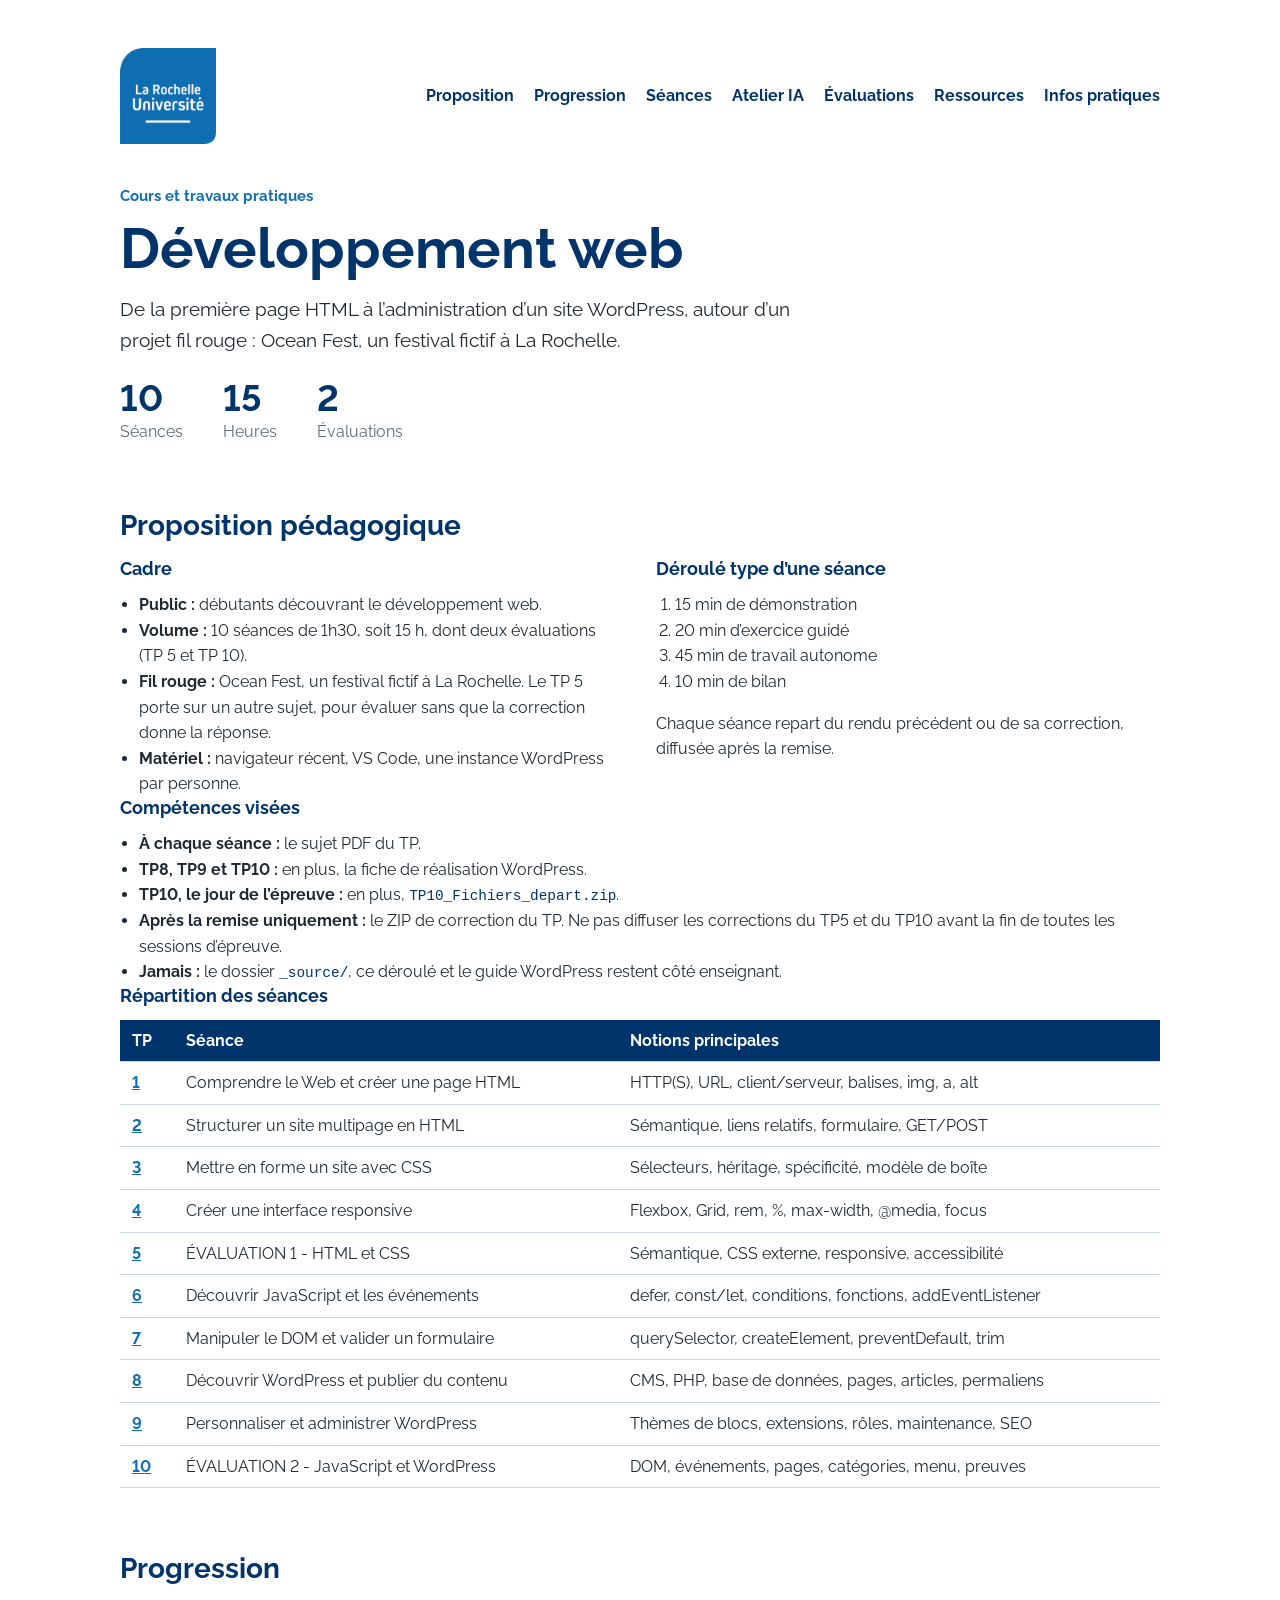
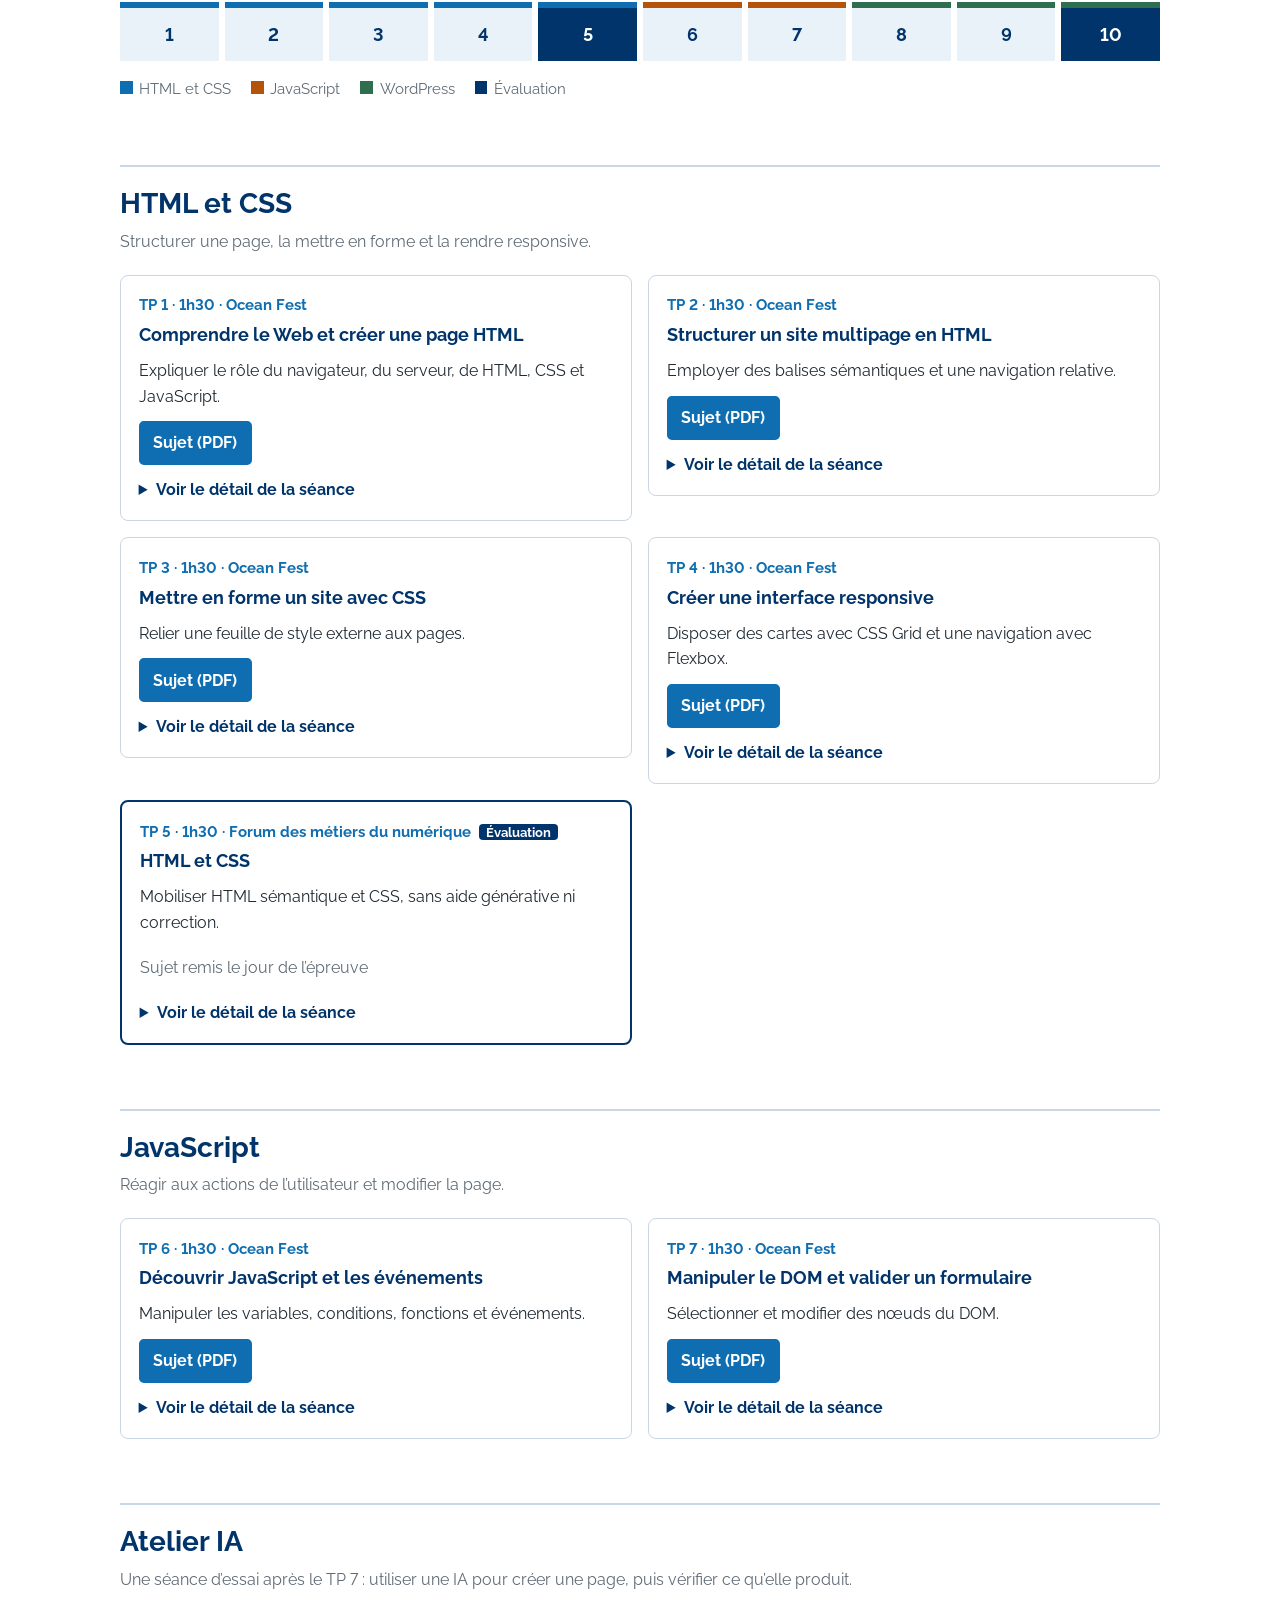
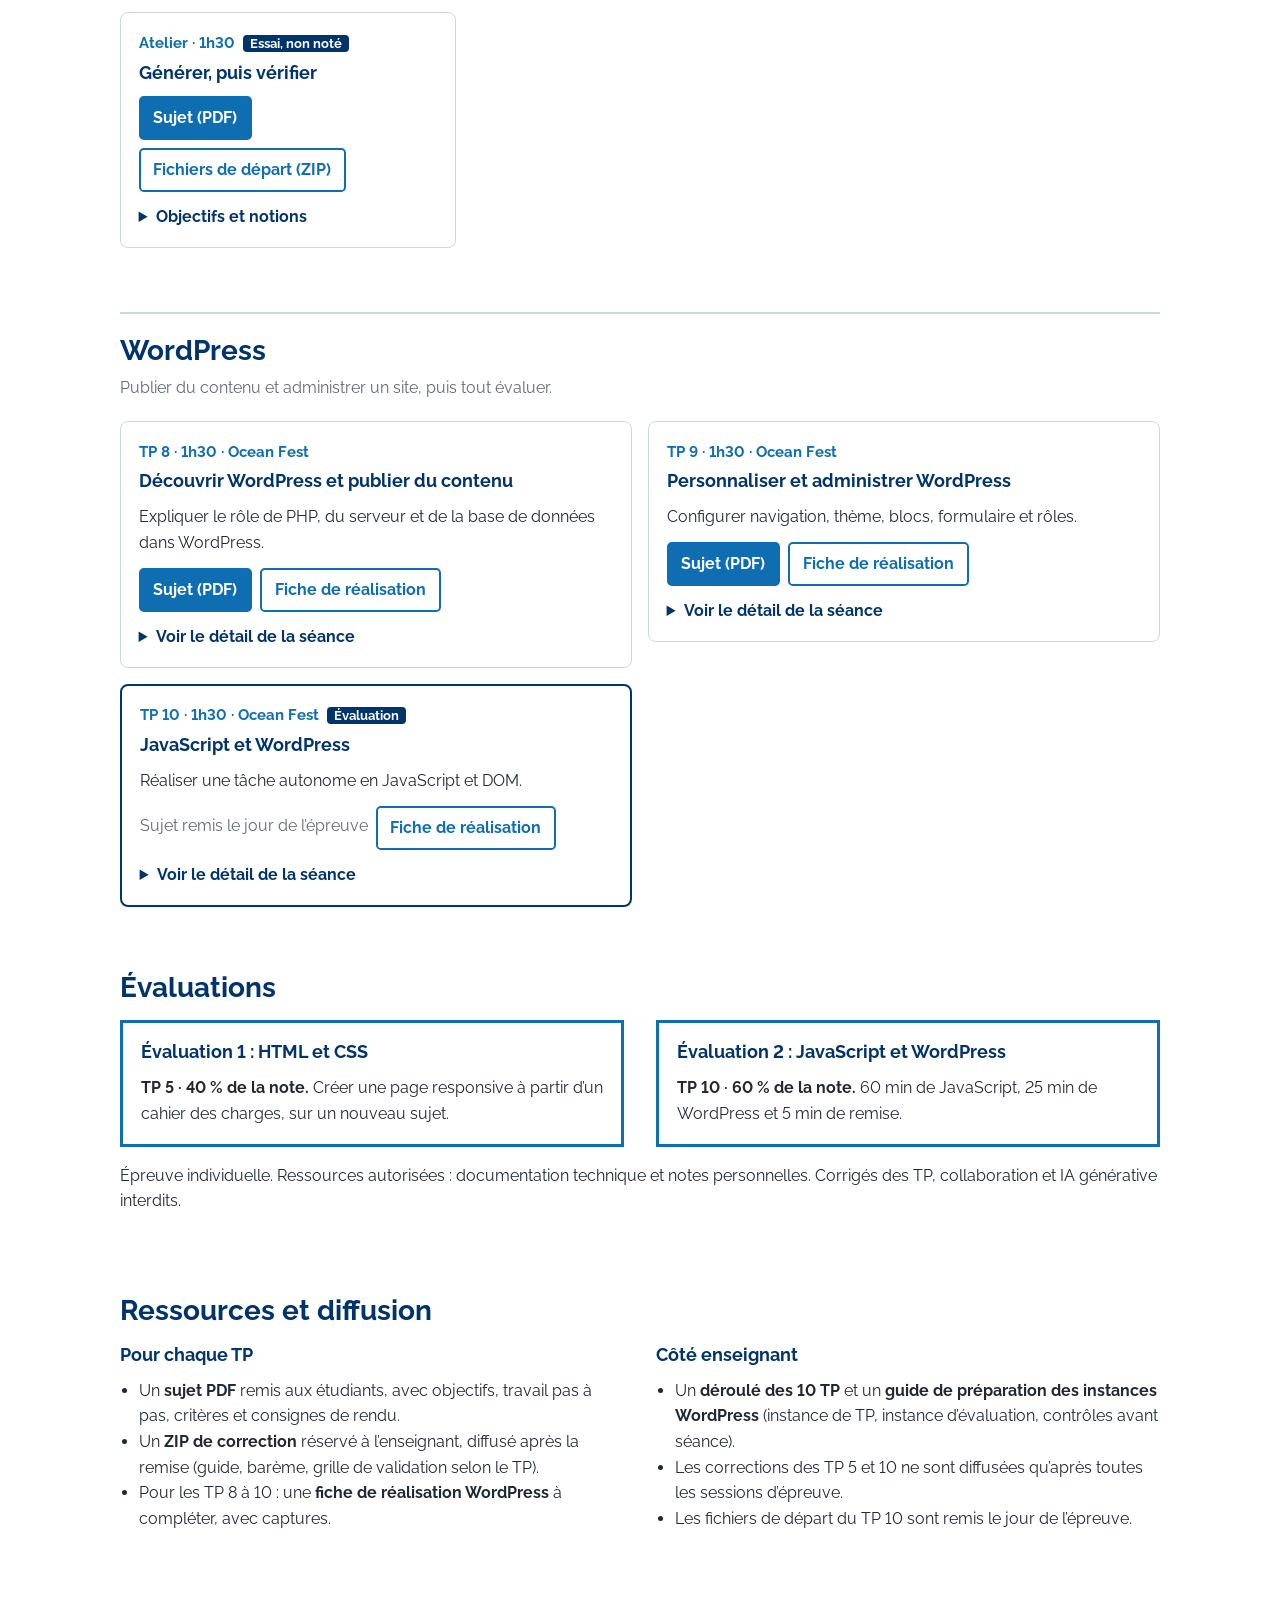
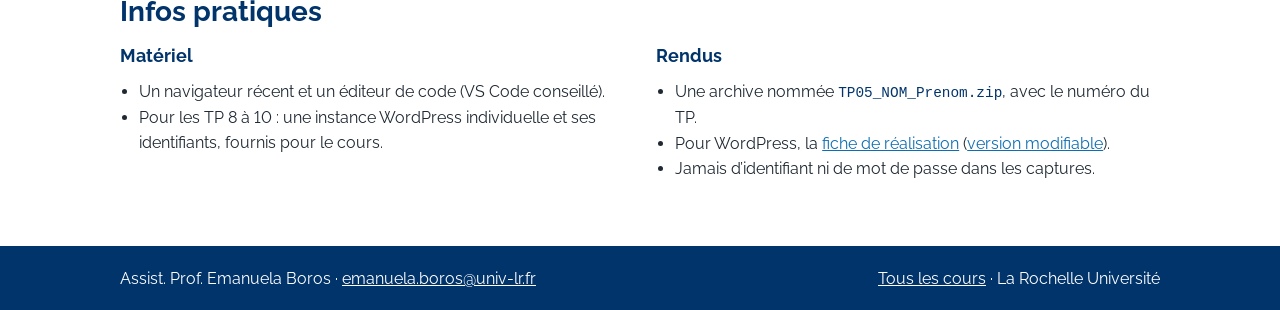
==== commit 4317c476: "Remove draft banner from site" ====
--- a/site/index.html
+++ b/site/index.html
@@ -26,7 +26,6 @@
     </div>
   </header>
 
-  <p class="bandeau" role="note">Version de travail, en cours de rédaction : proposition de TP soumise à relecture. Les corrections ne figurent pas sur ce site.</p>
   <main id="contenu">
     <section class="ouverture" id="haut">
       <p class="surtitre">Cours et travaux pratiques</p>
